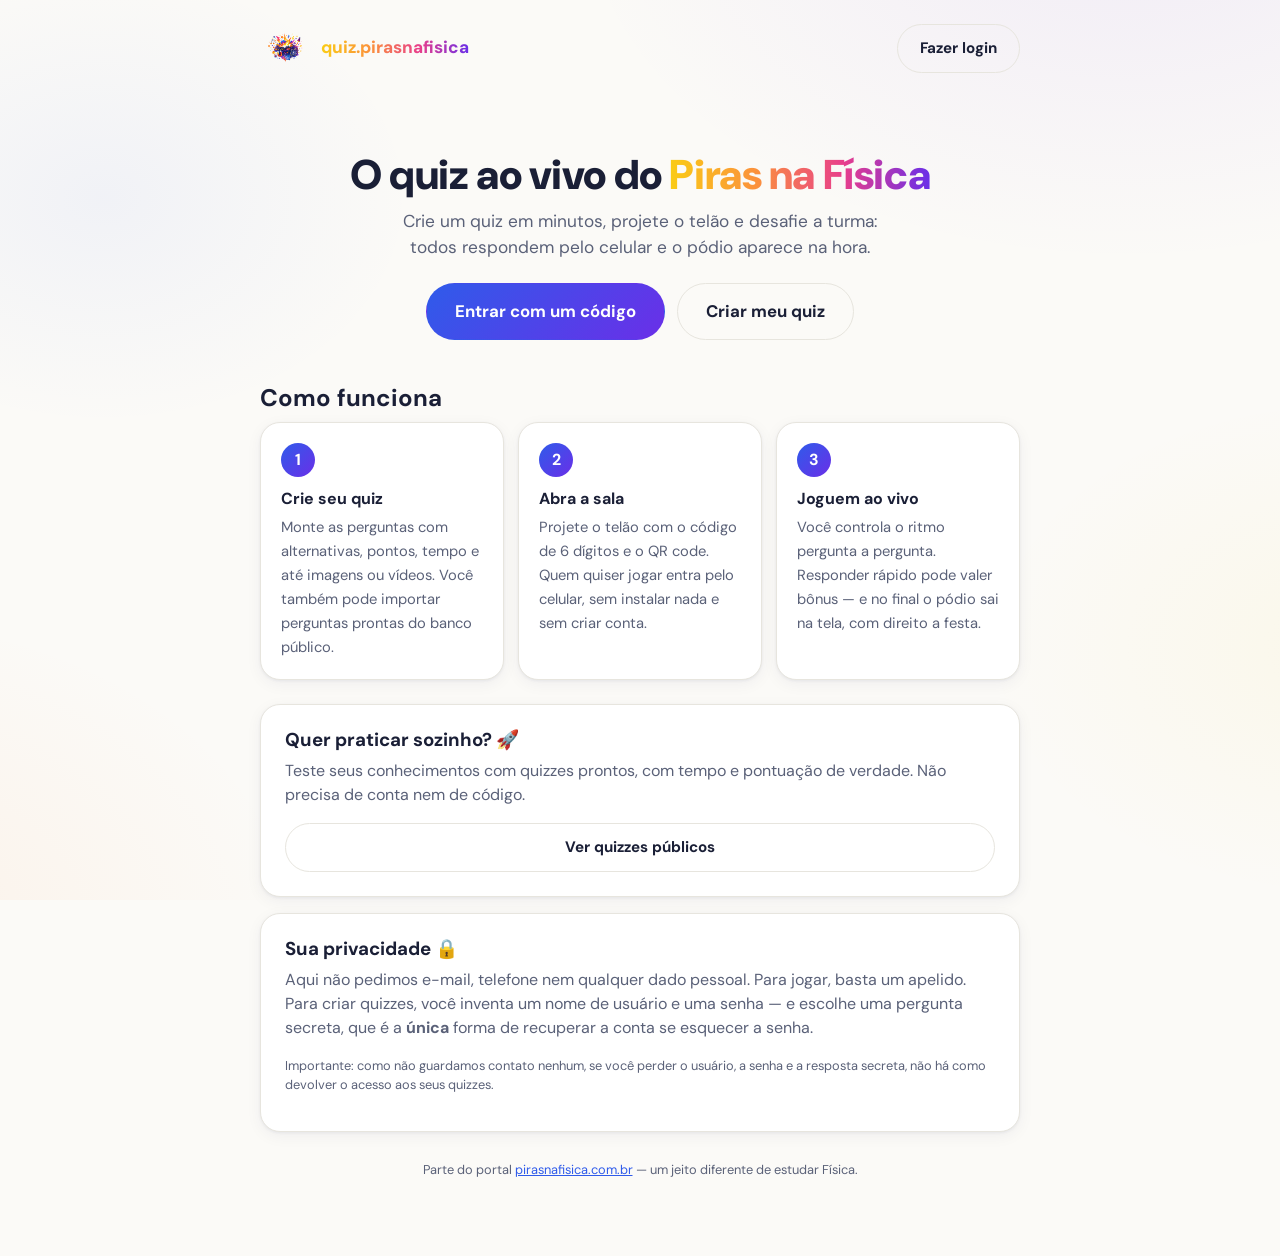
==== docs/index.html @ 5e89541b "Versão inicial do quiz.pirasnafisica Site estático (GitHub Pages em docs/) + backend Supabase (SQL e" ====
<!doctype html>
<html lang="pt-BR">
<head>
<meta charset="utf-8">
<meta name="viewport" content="width=device-width, initial-scale=1">
<title>Quiz · Piras na Física</title>
<meta name="description" content="Quizzes ao vivo para a sala de aula: crie perguntas, projete o telão, os alunos respondem pelo celular e o pódio sai na hora. Também dá para praticar sozinho, sem conta.">
<meta property="og:type" content="website">
<meta property="og:title" content="Quiz Piras na Física — quizzes ao vivo para a sua turma">
<meta property="og:description" content="Crie um quiz em minutos, compartilhe o código e jogue ao vivo. Ou pratique sozinho com quizzes prontos.">
<meta property="og:image" content="https://quiz.pirasnafisica.com.br/assets/img/og-logo.jpg">
<meta property="og:locale" content="pt_BR">
<link rel="icon" type="image/png" sizes="32x32" href="assets/img/icons/favicon-32.png">
<link rel="icon" type="image/png" sizes="16x16" href="assets/img/icons/favicon-16.png">
<link rel="apple-touch-icon" href="assets/img/icons/apple-touch-icon.png">
<link rel="manifest" href="manifest.webmanifest">
<meta name="theme-color" content="#1e2a78">
<link rel="preconnect" href="https://fonts.googleapis.com">
<link rel="preconnect" href="https://fonts.gstatic.com" crossorigin>
<link rel="stylesheet" href="https://fonts.googleapis.com/css2?family=DM+Sans:wght@400;500;700;900&family=Space+Mono:wght@700&display=swap">
<link rel="stylesheet" href="assets/css/estilo.css">
</head>
<body>
<div class="container">
  <div class="row-between" style="margin-bottom:28px">
    <a class="brand" href="index.html" style="margin-bottom:0"><img src="assets/img/explosao_transparente.png" alt=""><span class="brand-nome">quiz.pirasnafisica</span></a>
    <a class="btn btn-ghost" href="login.html" id="link-login">Fazer login</a>
  </div>

  <div class="hero">
    <h1>O quiz ao vivo do <span class="grad">Piras na Física</span></h1>
    <p class="hero-sub">
      Crie um quiz em minutos, projete o telão e desafie a turma:
      todos respondem pelo celular e o pódio aparece na hora.
    </p>
    <div class="hero-cta">
      <a class="btn btn-primary btn-lg" href="entrar.html">Entrar com um código</a>
      <a class="btn btn-ghost btn-lg" href="login.html" id="link-conta">Criar meu quiz</a>
    </div>
  </div>

  <h2 style="margin-top:36px">Como funciona</h2>
  <ol class="steps">
    <li>
      <strong>Crie seu quiz</strong>
      <span>Monte as perguntas com alternativas, pontos, tempo e até imagens ou vídeos. Você também pode importar perguntas prontas do banco público.</span>
    </li>
    <li>
      <strong>Abra a sala</strong>
      <span>Projete o telão com o código de 6 dígitos e o QR code. Quem quiser jogar entra pelo celular, sem instalar nada e sem criar conta.</span>
    </li>
    <li>
      <strong>Joguem ao vivo</strong>
      <span>Você controla o ritmo pergunta a pergunta. Responder rápido pode valer bônus — e no final o pódio sai na tela, com direito a festa.</span>
    </li>
  </ol>

  <div class="card" style="margin-top:24px">
    <h3>Quer praticar sozinho? 🚀</h3>
    <p>Teste seus conhecimentos com quizzes prontos, com tempo e pontuação de verdade. Não precisa de conta nem de código.</p>
    <a class="btn btn-ghost btn-block" href="publicos.html">Ver quizzes públicos</a>
  </div>

  <div class="card">
    <h3>Sua privacidade 🔒</h3>
    <p>
      Aqui não pedimos e-mail, telefone nem qualquer dado pessoal.
      Para jogar, basta um apelido. Para criar quizzes, você inventa um
      nome de usuário e uma senha — e escolhe uma pergunta secreta, que é a
      <strong>única</strong> forma de recuperar a conta se esquecer a senha.
    </p>
    <p class="hint">
      Importante: como não guardamos contato nenhum, se você perder o usuário,
      a senha e a resposta secreta, não há como devolver o acesso aos seus quizzes.
    </p>
  </div>

  <p class="hint" style="text-align:center; margin-top:28px">
    Parte do portal <a href="https://pirasnafisica.com.br">pirasnafisica.com.br</a> — um jeito diferente de estudar Física.
  </p>
</div>

<script type="module">
import { lerSessao } from './assets/js/sessao.js';

if (lerSessao()?.sessionToken) {
  for (const link of [document.getElementById('link-conta'), document.getElementById('link-login')]) {
    link.href = 'painel.html';
    link.textContent = 'Meus quizzes';
  }
}
</script>
</body>
</html>
---- docs/assets/css/estilo.css ----
/* ============================================================
   Quiz Piras na Física — design system "Arena"
   Lado game da marca: fundo claro vibrante, gradientes do logo
   (amarelo→laranja→magenta→roxo), alternativas coloridas por
   letra, telão escuro em índigo. Fontes: DM Sans + Space Mono
   (carregadas no <head> das páginas, com fallback de sistema).
   ============================================================ */

:root {
  /* Cores da marca (do logo "explosão de ideias") */
  --indigo-950: #0e1233;
  --indigo-900: #141b4d;
  --indigo-800: #1e2a78;
  --azul: #2f5bea;
  --roxo: #6a2fe8;
  --magenta: #e83e8c;
  --laranja: #fb923c;
  --amarelo: #facc15;
  --verde: #16a34a;
  --vermelho: #ef4444;

  /* Superfícies — tema claro (padrão) */
  --paper: #fbfaf7;
  --paper-raised: #ffffff;
  --ink: #1a1f36;
  --ink-soft: #5a6178;
  --line: #e7e5de;

  /* "Aurora": brilhos radiais bem suaves das cores da marca no fundo,
     ecoando a explosão de ideias do logo sem atrapalhar a leitura. */
  --aurora:
    radial-gradient(900px 600px at 88% -12%, rgba(106, 47, 232, 0.07), transparent 62%),
    radial-gradient(760px 540px at -12% 104%, rgba(251, 146, 60, 0.08), transparent 60%),
    radial-gradient(620px 420px at 106% 72%, rgba(250, 204, 21, 0.06), transparent 60%),
    radial-gradient(520px 380px at 8% 22%, rgba(47, 91, 234, 0.05), transparent 60%);

  /* Aliases semânticos usados pelas páginas */
  --accent: var(--azul);
  --accent-light: #e9edfd;
  --accent-ink: #1e2a78;
  --good: var(--verde);
  --good-light: #e5f7ec;
  --bad: var(--vermelho);
  --bad-light: #feecec;
  --warn-bg: #fff8e1;
  --warn-border: #f5d96b;
  --warn-ink: #6d5200;

  /* Cores por letra das alternativas */
  --letra-a: var(--azul);
  --letra-a-light: #e9edfd;
  --letra-b: var(--roxo);
  --letra-b-light: #f0e9fd;
  --letra-c: #ea7014;
  --letra-c-light: #fef0e2;
  --letra-d: #d42e7d;
  --letra-d-light: #fde9f3;

  /* Gradientes reutilizáveis */
  --grad-marca: linear-gradient(90deg, var(--amarelo), var(--laranja), var(--magenta), var(--roxo));
  --grad-cta: linear-gradient(135deg, var(--azul), var(--roxo));
  --grad-timer: linear-gradient(90deg, var(--amarelo), var(--laranja), var(--magenta));

  --radius: 20px;
  --radius-sm: 12px;
  --radius-pill: 999px;
  --shadow: 0 1px 3px rgba(20, 27, 77, 0.06), 0 4px 16px rgba(20, 27, 77, 0.05);
  --shadow-pop: 0 6px 24px rgba(20, 27, 77, 0.14);
  --sombra-cta: 0 4px 14px rgba(106, 47, 232, 0.35);

  --font: "DM Sans", -apple-system, BlinkMacSystemFont, "Segoe UI", Roboto, Helvetica, Arial, sans-serif;
  --font-mono: "Space Mono", ui-monospace, "SF Mono", Consolas, monospace;
}

/* Tema escuro automático: índigo profundo, não cinza */
@media (prefers-color-scheme: dark) {
  :root {
    --paper: #12152e;
    --paper-raised: #1a1e3f;
    --ink: #eef0fb;
    --ink-soft: #9aa2c7;
    --line: #2b3059;

    --aurora:
      radial-gradient(900px 600px at 88% -12%, rgba(106, 47, 232, 0.16), transparent 62%),
      radial-gradient(760px 540px at -12% 104%, rgba(47, 91, 234, 0.13), transparent 60%),
      radial-gradient(620px 420px at 106% 72%, rgba(232, 62, 140, 0.08), transparent 60%);

    --accent: #7d94f2;
    --accent-light: #232b56;
    --accent-ink: #c3cdfb;
    --good: #4ade80;
    --good-light: #10301e;
    --bad: #f87171;
    --bad-light: #341a1e;
    --warn-bg: #2c2510;
    --warn-border: #5c4a16;
    --warn-ink: #fde68a;

    --letra-a: #7d94f2;
    --letra-a-light: #212a52;
    --letra-b: #a883f5;
    --letra-b-light: #2b2352;
    --letra-c: #fca55c;
    --letra-c-light: #38260f;
    --letra-d: #f472b6;
    --letra-d-light: #3a1a2c;

    --shadow: 0 1px 3px rgba(0, 0, 0, 0.4);
    --shadow-pop: 0 6px 24px rgba(0, 0, 0, 0.5);
    --sombra-cta: 0 4px 14px rgba(106, 47, 232, 0.5);
  }
}

* { box-sizing: border-box; }

html, body {
  margin: 0;
  padding: 0;
  background: var(--paper);
  color: var(--ink);
  font-family: var(--font);
}

body {
  min-height: 100vh;
  line-height: 1.5;
  background-image: var(--aurora);
  background-attachment: fixed;
}

h1, h2, h3 { line-height: 1.2; margin: 0 0 0.4em; font-weight: 700; }
h1 { font-weight: 900; letter-spacing: -0.01em; }
p { margin: 0 0 1em; color: var(--ink-soft); }

a { color: var(--accent); }

.container {
  max-width: 800px;
  margin: 0 auto;
  padding: 24px 20px 64px;
  position: relative;
  z-index: 1;
}

.container-wide {
  max-width: 1200px;
  margin: 0 auto;
  padding: 24px 24px 64px;
  position: relative;
  z-index: 1;
}

/* Foco visível consistente */
:focus-visible {
  outline: 3px solid var(--accent);
  outline-offset: 2px;
  border-radius: 4px;
}

/* ---------- Marca ---------- */

.brand {
  display: flex;
  align-items: center;
  gap: 10px;
  font-weight: 800;
  font-size: 1.08rem;
  text-decoration: none;
  color: var(--ink);
  margin-bottom: 28px;
}
.brand img {
  height: 34px;
  width: auto;
  display: block;
}
.brand .brand-nome {
  background: var(--grad-marca);
  -webkit-background-clip: text;
  background-clip: text;
  -webkit-text-fill-color: transparent;
  color: transparent;
  white-space: nowrap;
}
.brand .dot { color: var(--laranja); }

/* ---------- Cartões e layout ---------- */

.card {
  background: var(--paper-raised);
  border: 1px solid var(--line);
  border-radius: var(--radius);
  box-shadow: var(--shadow);
  padding: 24px;
}

.card + .card { margin-top: 16px; }

.stack { display: flex; flex-direction: column; gap: 12px; }
.row { display: flex; align-items: center; gap: 10px; }
.row-between { display: flex; align-items: center; justify-content: space-between; gap: 10px; }
.spread { display: flex; flex-wrap: wrap; gap: 10px; }

/* ---------- Formulários ---------- */

label.field-label {
  display: block;
  font-size: 0.84rem;
  font-weight: 700;
  color: var(--ink-soft);
  margin-bottom: 6px;
}

input[type="text"], input[type="number"], input[type="url"], input[type="password"], textarea, select {
  width: 100%;
  font: inherit;
  font-size: 1rem;
  padding: 11px 14px;
  border: 1.5px solid var(--line);
  border-radius: var(--radius-sm);
  background: var(--paper);
  color: var(--ink);
  transition: border-color 0.15s ease;
}
input:focus, textarea:focus, select:focus {
  outline: none;
  border-color: var(--accent);
  box-shadow: 0 0 0 3px var(--accent-light);
}
textarea { resize: vertical; min-height: 70px; }

.field { margin-bottom: 14px; }
.hint { font-size: 0.8rem; color: var(--ink-soft); margin-top: 4px; }

/* Aviso destacado (política de conta, alertas) */
.aviso {
  background: var(--warn-bg);
  border: 1px solid var(--warn-border);
  color: var(--warn-ink);
  border-radius: var(--radius-sm);
  padding: 12px 14px;
  font-size: 0.88rem;
  line-height: 1.5;
}
.aviso strong { color: inherit; }
.aviso p { color: inherit; margin: 0 0 0.5em; }
.aviso p:last-child { margin-bottom: 0; }

/* ---------- Botões ---------- */

.btn {
  display: inline-flex;
  align-items: center;
  justify-content: center;
  gap: 8px;
  font: inherit;
  font-weight: 700;
  font-size: 0.95rem;
  padding: 12px 22px;
  border-radius: var(--radius-pill);
  border: 1.5px solid transparent;
  cursor: pointer;
  text-decoration: none;
  transition: transform 0.12s ease, box-shadow 0.15s ease, opacity 0.15s ease, background 0.15s ease;
}
.btn:active { transform: scale(0.97); }
.btn:disabled { opacity: 0.5; cursor: not-allowed; }

.btn-primary {
  background: var(--grad-cta);
  color: #fff;
}
.btn-primary:hover:not(:disabled) {
  transform: translateY(-1px);
  box-shadow: var(--sombra-cta);
}
.btn-primary:active { transform: scale(0.97); }

.btn-ghost { background: transparent; color: var(--ink); border-color: var(--line); }
.btn-ghost:hover:not(:disabled) { background: var(--accent-light); border-color: var(--accent); }

.btn-danger { background: var(--bad); color: #fff; }
.btn-danger:hover:not(:disabled) { opacity: 0.9; }

.btn-block { width: 100%; }
.btn-lg { padding: 15px 28px; font-size: 1.05rem; }

/* ---------- PIN / código ---------- */

.pin-display {
  font-family: var(--font-mono);
  font-size: 2.8rem;
  font-weight: 700;
  letter-spacing: 0.14em;
  text-align: center;
  background: var(--grad-cta);
  -webkit-background-clip: text;
  background-clip: text;
  -webkit-text-fill-color: transparent;
  color: transparent;
}

/* ---------- Badges, pills e chips ---------- */

.badge {
  display: inline-flex;
  align-items: center;
  justify-content: center;
  min-width: 28px;
  height: 28px;
  padding: 0 8px;
  border-radius: var(--radius-pill);
  background: var(--accent-light);
  color: var(--accent-ink);
  font-weight: 700;
  font-size: 0.84rem;
  flex-shrink: 0;
}

.pill {
  display: inline-flex;
  align-items: center;
  gap: 6px;
  padding: 5px 13px;
  border-radius: var(--radius-pill);
  background: var(--accent-light);
  color: var(--accent-ink);
  font-size: 0.8rem;
  font-weight: 700;
}

.pill-tag {
  background: var(--letra-b-light);
  color: var(--letra-b);
}

/* ---------- Alternativas (assinatura visual da arena) ---------- */

.option-grid {
  display: grid;
  grid-template-columns: 1fr;
  gap: 12px;
}
@media (min-width: 560px) {
  .option-grid { grid-template-columns: 1fr 1fr; }
}

.option-card {
  display: flex;
  align-items: center;
  gap: 12px;
  padding: 16px;
  border: 2px solid var(--line);
  border-radius: var(--radius-sm);
  background: var(--paper-raised);
  cursor: pointer;
  font: inherit;
  font-size: 1rem;
  font-weight: 500;
  text-align: left;
  color: var(--ink);
  transition: transform 0.12s ease, border-color 0.15s ease, background 0.15s ease;
}
.option-card:hover:not(:disabled) { transform: translateY(-1px); }
.option-card:disabled { cursor: default; opacity: 0.85; }

/* Cor por letra: borda suave + badge colorido */
.option-card[data-letra="A"] { border-color: color-mix(in srgb, var(--letra-a) 35%, var(--line)); }
.option-card[data-letra="B"] { border-color: color-mix(in srgb, var(--letra-b) 35%, var(--line)); }
.option-card[data-letra="C"] { border-color: color-mix(in srgb, var(--letra-c) 35%, var(--line)); }
.option-card[data-letra="D"] { border-color: color-mix(in srgb, var(--letra-d) 35%, var(--line)); }

.option-card[data-letra="A"] .badge { background: var(--letra-a-light); color: var(--letra-a); }
.option-card[data-letra="B"] .badge { background: var(--letra-b-light); color: var(--letra-b); }
.option-card[data-letra="C"] .badge { background: var(--letra-c-light); color: var(--letra-c); }
.option-card[data-letra="D"] .badge { background: var(--letra-d-light); color: var(--letra-d); }

.option-card[data-letra="A"]:hover:not(:disabled) { border-color: var(--letra-a); }
.option-card[data-letra="B"]:hover:not(:disabled) { border-color: var(--letra-b); }
.option-card[data-letra="C"]:hover:not(:disabled) { border-color: var(--letra-c); }
.option-card[data-letra="D"]:hover:not(:disabled) { border-color: var(--letra-d); }

.option-card[data-letra="A"].is-selected { border-color: var(--letra-a); background: var(--letra-a-light); }
.option-card[data-letra="B"].is-selected { border-color: var(--letra-b); background: var(--letra-b-light); }
.option-card[data-letra="C"].is-selected { border-color: var(--letra-c); background: var(--letra-c-light); }
.option-card[data-letra="D"].is-selected { border-color: var(--letra-d); background: var(--letra-d-light); }

/* Estados finais vencem a cor da letra */
.option-card.is-selected { border-color: var(--accent); background: var(--accent-light); }
.option-card.is-correct,
.option-card[data-letra].is-correct { border-color: var(--good); background: var(--good-light); }
.option-card.is-wrong,
.option-card[data-letra].is-wrong { border-color: var(--bad); background: var(--bad-light); }
.option-card.is-correct .badge { background: var(--good); color: #fff; }
.option-card.is-wrong .badge { background: var(--bad); color: #fff; }

/* ---------- Timer ---------- */

.timer-bar {
  height: 10px;
  border-radius: var(--radius-pill);
  background: var(--line);
  overflow: hidden;
}
.timer-bar > span {
  display: block;
  height: 100%;
  border-radius: var(--radius-pill);
  background: var(--grad-timer);
  transition: width 0.2s linear;
}
.timer-bar.is-urgente > span {
  background: var(--bad);
  animation: timer-pulso 0.6s ease-in-out infinite alternate;
}
@keyframes timer-pulso {
  from { opacity: 1; }
  to { opacity: 0.55; }
}

/* ---------- Placar ---------- */

.scoreboard { list-style: none; margin: 0; padding: 0; }
.scoreboard li {
  display: flex;
  align-items: center;
  gap: 12px;
  padding: 12px 14px;
  border-bottom: 1px solid var(--line);
}
.scoreboard li:last-child { border-bottom: none; }
.scoreboard li.is-me {
  background: var(--accent-light);
  border-radius: var(--radius-sm);
  border-bottom-color: transparent;
}
.scoreboard .rank {
  font-family: var(--font-mono);
  font-weight: 700;
  color: var(--ink-soft);
  width: 28px;
  flex-shrink: 0;
}
.scoreboard .points {
  margin-left: auto;
  font-weight: 700;
  font-variant-numeric: tabular-nums;
}

/* ---------- Avatar emoji ---------- */

.avatar {
  display: inline-flex;
  align-items: center;
  justify-content: center;
  width: 34px;
  height: 34px;
  border-radius: 50%;
  background: var(--accent-light);
  font-size: 1.15rem;
  line-height: 1;
  flex-shrink: 0;
}
.avatar-lg { width: 56px; height: 56px; font-size: 2rem; }
.avatar-xl { width: 76px; height: 76px; font-size: 2.8rem; }

.seletor-emoji {
  display: grid;
  grid-template-columns: repeat(8, 1fr);
  gap: 6px;
}
@media (max-width: 420px) {
  .seletor-emoji { grid-template-columns: repeat(6, 1fr); }
}
.seletor-emoji button {
  font-size: 1.3rem;
  line-height: 1;
  padding: 7px 0;
  border: 2px solid transparent;
  border-radius: var(--radius-sm);
  background: var(--paper);
  cursor: pointer;
  transition: transform 0.1s ease, border-color 0.15s ease, background 0.15s ease;
}
.seletor-emoji button:hover { transform: scale(1.15); background: var(--accent-light); }
.seletor-emoji button[aria-checked="true"] {
  border-color: var(--accent);
  background: var(--accent-light);
}

/* ---------- Pódio ---------- */

.podium {
  display: flex;
  align-items: flex-end;
  justify-content: center;
  gap: 12px;
  margin: 20px 0 8px;
  min-height: 300px;
}
.podium-col {
  display: flex;
  flex-direction: column;
  align-items: center;
  gap: 8px;
  width: min(30%, 150px);
  animation: podium-entrada 0.55s cubic-bezier(0.2, 0.9, 0.3, 1.2) both;
}
.podium-col .podium-nome {
  font-weight: 700;
  text-align: center;
  word-break: break-word;
  line-height: 1.2;
}
.podium-col .podium-pontos {
  font-family: var(--font-mono);
  font-size: 0.85rem;
  color: var(--ink-soft);
}
.podium-col .podium-medalha { font-size: 2rem; line-height: 1; }
.podium-base {
  width: 100%;
  border-radius: var(--radius-sm) var(--radius-sm) 0 0;
  display: flex;
  align-items: flex-start;
  justify-content: center;
  padding-top: 10px;
  font-family: var(--font-mono);
  font-weight: 700;
  font-size: 1.6rem;
  color: rgba(255, 255, 255, 0.9);
}
.podium-1 .podium-base {
  height: 130px;
  background: linear-gradient(160deg, var(--amarelo), var(--laranja));
}
.podium-2 .podium-base {
  height: 92px;
  background: linear-gradient(160deg, #b8c0d4, #8d97ad);
}
.podium-3 .podium-base {
  height: 66px;
  background: linear-gradient(160deg, #e1a065, #b06f3a);
}
/* Ordem de entrada: 3º, depois 2º, depois 1º */
.podium-3 { animation-delay: 0.3s; }
.podium-2 { animation-delay: 1s; }
.podium-1 { animation-delay: 1.8s; }

@keyframes podium-entrada {
  from { opacity: 0; transform: translateY(40px) scale(0.85); }
  to { opacity: 1; transform: translateY(0) scale(1); }
}

.trofeu-hero {
  font-size: 4rem;
  line-height: 1;
  text-align: center;
  animation: trofeu-quique 0.8s cubic-bezier(0.2, 0.9, 0.3, 1.4) both;
}
@keyframes trofeu-quique {
  from { opacity: 0; transform: scale(0.3) rotate(-12deg); }
  to { opacity: 1; transform: scale(1) rotate(0); }
}

/* ---------- Confete ---------- */

.confetti {
  position: fixed;
  inset: 0;
  overflow: hidden;
  pointer-events: none;
  z-index: 200;
}
.confetti-queda {
  position: absolute;
  top: -3vh;
  left: var(--x);
  animation: confete-cair var(--dur) linear var(--delay) both;
}
.confetti-peca {
  display: block;
  width: var(--tam);
  height: calc(var(--tam) * var(--razao, 1));
  background: var(--cor);
  border-radius: var(--forma, 2px);
  animation: confete-balanco calc(var(--dur) / 3) ease-in-out var(--delay) infinite alternate;
}
@keyframes confete-cair {
  from { transform: translateY(0) rotate(0); opacity: 1; }
  85% { opacity: 1; }
  to { transform: translateY(110vh) rotate(var(--gira)); opacity: 0; }
}
@keyframes confete-balanco {
  from { transform: translateX(calc(var(--tam) * -1.6)) rotate(-40deg); }
  to { transform: translateX(calc(var(--tam) * 1.6)) rotate(40deg); }
}

/* ---------- Toast ---------- */

.toast {
  position: fixed;
  left: 50%;
  bottom: 24px;
  transform: translateX(-50%);
  background: var(--indigo-900);
  color: #fff;
  padding: 12px 20px;
  border-radius: var(--radius-pill);
  font-size: 0.9rem;
  font-weight: 500;
  box-shadow: var(--shadow-pop);
  z-index: 300;
  max-width: 90vw;
}
.toast.is-error { background: var(--bad); color: #fff; }

/* ---------- Modal ---------- */

.modal-backdrop {
  position: fixed;
  inset: 0;
  background: rgba(14, 18, 51, 0.55);
  display: flex;
  align-items: center;
  justify-content: center;
  padding: 20px;
  z-index: 250;
  animation: modal-fundo 0.15s ease both;
}
.modal {
  background: var(--paper-raised);
  border-radius: var(--radius);
  box-shadow: var(--shadow-pop);
  padding: 24px;
  max-width: 440px;
  width: 100%;
  max-height: 85vh;
  overflow-y: auto;
  animation: modal-entrada 0.18s cubic-bezier(0.2, 0.9, 0.3, 1.1) both;
}
.modal h3 { margin-bottom: 8px; }
.modal .modal-acoes {
  display: flex;
  justify-content: flex-end;
  gap: 10px;
  margin-top: 20px;
  flex-wrap: wrap;
}
@keyframes modal-fundo { from { opacity: 0; } to { opacity: 1; } }
@keyframes modal-entrada {
  from { opacity: 0; transform: translateY(14px) scale(0.97); }
  to { opacity: 1; transform: translateY(0) scale(1); }
}

/* ---------- Estados vazios ---------- */

.empty {
  text-align: center;
  color: var(--ink-soft);
  padding: 40px 20px;
}
.empty .empty-icone {
  font-size: 2.6rem;
  display: block;
  margin-bottom: 10px;
}

/* ---------- Mídia ---------- */

.media-preview {
  border-radius: var(--radius-sm);
  overflow: hidden;
  border: 1px solid var(--line);
  margin-bottom: 16px;
  background: #000;
}
.media-preview img, .media-preview iframe {
  width: 100%;
  display: block;
  aspect-ratio: 16 / 9;
  border: none;
}

/* ---------- Landing (index) ---------- */

.hero {
  text-align: center;
  padding: 36px 0 8px;
}
.hero h1 {
  font-size: clamp(1.9rem, 5vw, 2.6rem);
  margin: 14px 0 8px;
}
.hero h1 .grad {
  background: var(--grad-marca);
  -webkit-background-clip: text;
  background-clip: text;
  -webkit-text-fill-color: transparent;
  color: transparent;
}
.hero .hero-sub {
  font-size: 1.08rem;
  max-width: 480px;
  margin: 0 auto 22px;
}
.hero .hero-cta {
  display: flex;
  justify-content: center;
  gap: 12px;
  flex-wrap: wrap;
}

.steps {
  display: grid;
  grid-template-columns: 1fr;
  gap: 14px;
  margin: 0;
  padding: 0;
  list-style: none;
  counter-reset: passo;
}
@media (min-width: 640px) {
  .steps { grid-template-columns: repeat(3, 1fr); }
}
.steps li {
  counter-increment: passo;
  background: var(--paper-raised);
  border: 1px solid var(--line);
  border-radius: var(--radius);
  box-shadow: var(--shadow);
  padding: 20px;
}
.steps li::before {
  content: counter(passo);
  display: inline-flex;
  align-items: center;
  justify-content: center;
  width: 34px;
  height: 34px;
  border-radius: 50%;
  background: var(--grad-cta);
  color: #fff;
  font-weight: 700;
  margin-bottom: 10px;
}
.steps li strong { display: block; margin-bottom: 4px; }
.steps li span { color: var(--ink-soft); font-size: 0.92rem; }

/* ---------- Progresso do modo praticar ---------- */

.progress-dots {
  display: flex;
  flex-wrap: wrap;
  gap: 6px;
}
.progress-dots span {
  width: 12px;
  height: 12px;
  border-radius: 50%;
  background: var(--line);
  transition: background 0.2s ease, transform 0.2s ease;
}
.progress-dots span.is-atual {
  background: var(--accent);
  transform: scale(1.25);
}
.progress-dots span.is-acerto { background: var(--good); }
.progress-dots span.is-erro { background: var(--bad); }

.pontos-flutuante {
  display: inline-block;
  font-weight: 900;
  color: var(--good);
  animation: pontos-sobem 0.9s ease-out both;
}
@keyframes pontos-sobem {
  from { opacity: 0; transform: translateY(10px) scale(0.8); }
  30% { opacity: 1; transform: translateY(-2px) scale(1.15); }
  to { opacity: 1; transform: translateY(0) scale(1); }
}

/* Resumo do praticar */
.stat-grid {
  display: grid;
  grid-template-columns: repeat(auto-fit, minmax(120px, 1fr));
  gap: 12px;
}
.stat-tile {
  background: var(--paper);
  border: 1px solid var(--line);
  border-radius: var(--radius-sm);
  padding: 14px;
  text-align: center;
}
.stat-tile .stat-valor {
  font-family: var(--font-mono);
  font-size: 1.4rem;
  font-weight: 700;
  display: block;
}
.stat-tile .stat-rotulo {
  font-size: 0.78rem;
  color: var(--ink-soft);
  font-weight: 600;
}

.tabela-resumo {
  width: 100%;
  border-collapse: collapse;
  font-size: 0.92rem;
}
.tabela-resumo th, .tabela-resumo td {
  padding: 8px 10px;
  border-bottom: 1px solid var(--line);
  text-align: left;
}
.tabela-resumo th { color: var(--ink-soft); font-size: 0.8rem; }
.tabela-resumo td.num { font-variant-numeric: tabular-nums; text-align: right; }

/* ---------- Animações utilitárias ---------- */

.pulso-suave { animation: pulso-suave 1.6s ease-in-out infinite alternate; }
@keyframes pulso-suave {
  from { opacity: 1; }
  to { opacity: 0.55; }
}

.entrada-suave { animation: entrada-suave 0.3s ease both; }
@keyframes entrada-suave {
  from { opacity: 0; transform: translateY(8px); }
  to { opacity: 1; transform: translateY(0); }
}

/* ============================================================
   Telão: tema escuro fixo (independente do sistema), alto
   contraste e tipografia grande para leitura a distância.
   Regra: nada de texto sobre gradiente aqui.
   ============================================================ */

.telao {
  --paper: var(--indigo-900);
  --paper-raised: #1c2460;
  --ink: #f4f5ff;
  --ink-soft: #aab2e0;
  --line: #303a80;

  --accent: #8fa4ff;
  --accent-light: #26306e;
  --accent-ink: #d5dcff;
  --good: #4ade80;
  --good-light: #123a24;
  --bad: #f87171;
  --bad-light: #43202a;

  --letra-a: #8fa4ff;
  --letra-a-light: #232d68;
  --letra-b: #b494ff;
  --letra-b-light: #2d2568;
  --letra-c: #ffb066;
  --letra-c-light: #3d2a14;
  --letra-d: #ff7ec2;
  --letra-d-light: #431f33;

  --shadow: 0 2px 8px rgba(0, 0, 0, 0.4);

  min-height: 100vh;
  background:
    radial-gradient(1100px 500px at 80% -10%, rgba(106, 47, 232, 0.28), transparent 65%),
    radial-gradient(900px 460px at 8% 108%, rgba(47, 91, 234, 0.22), transparent 60%),
    var(--paper);
  color: var(--ink);
}

.telao .pin-display {
  font-size: clamp(3.4rem, 10vw, 6.5rem);
  letter-spacing: 0.16em;
  background: none;
  -webkit-text-fill-color: currentColor;
  color: var(--amarelo);
  text-shadow: 0 0 34px rgba(250, 204, 21, 0.35);
}

.telao h1 { font-size: clamp(1.9rem, 4.2vw, 3rem); }
.telao .option-card { font-size: clamp(1.1rem, 2.4vw, 1.6rem); border-width: 3px; }
.telao .badge { min-width: 34px; height: 34px; font-size: 1rem; }
.telao .scoreboard li { font-size: 1.15rem; }
.telao .timer-bar { height: 14px; }

/* ---------- Responsivo ---------- */

@media (max-width: 480px) {
  .pin-display { font-size: 2.2rem; }
  .container, .container-wide { padding: 18px 14px 48px; }
  .podium { gap: 8px; }
}

/* ---------- Acessibilidade: menos movimento ---------- */

@media (prefers-reduced-motion: reduce) {
  *, *::before, *::after {
    animation-duration: 0.01ms !important;
    animation-iteration-count: 1 !important;
    transition-duration: 0.01ms !important;
  }
}
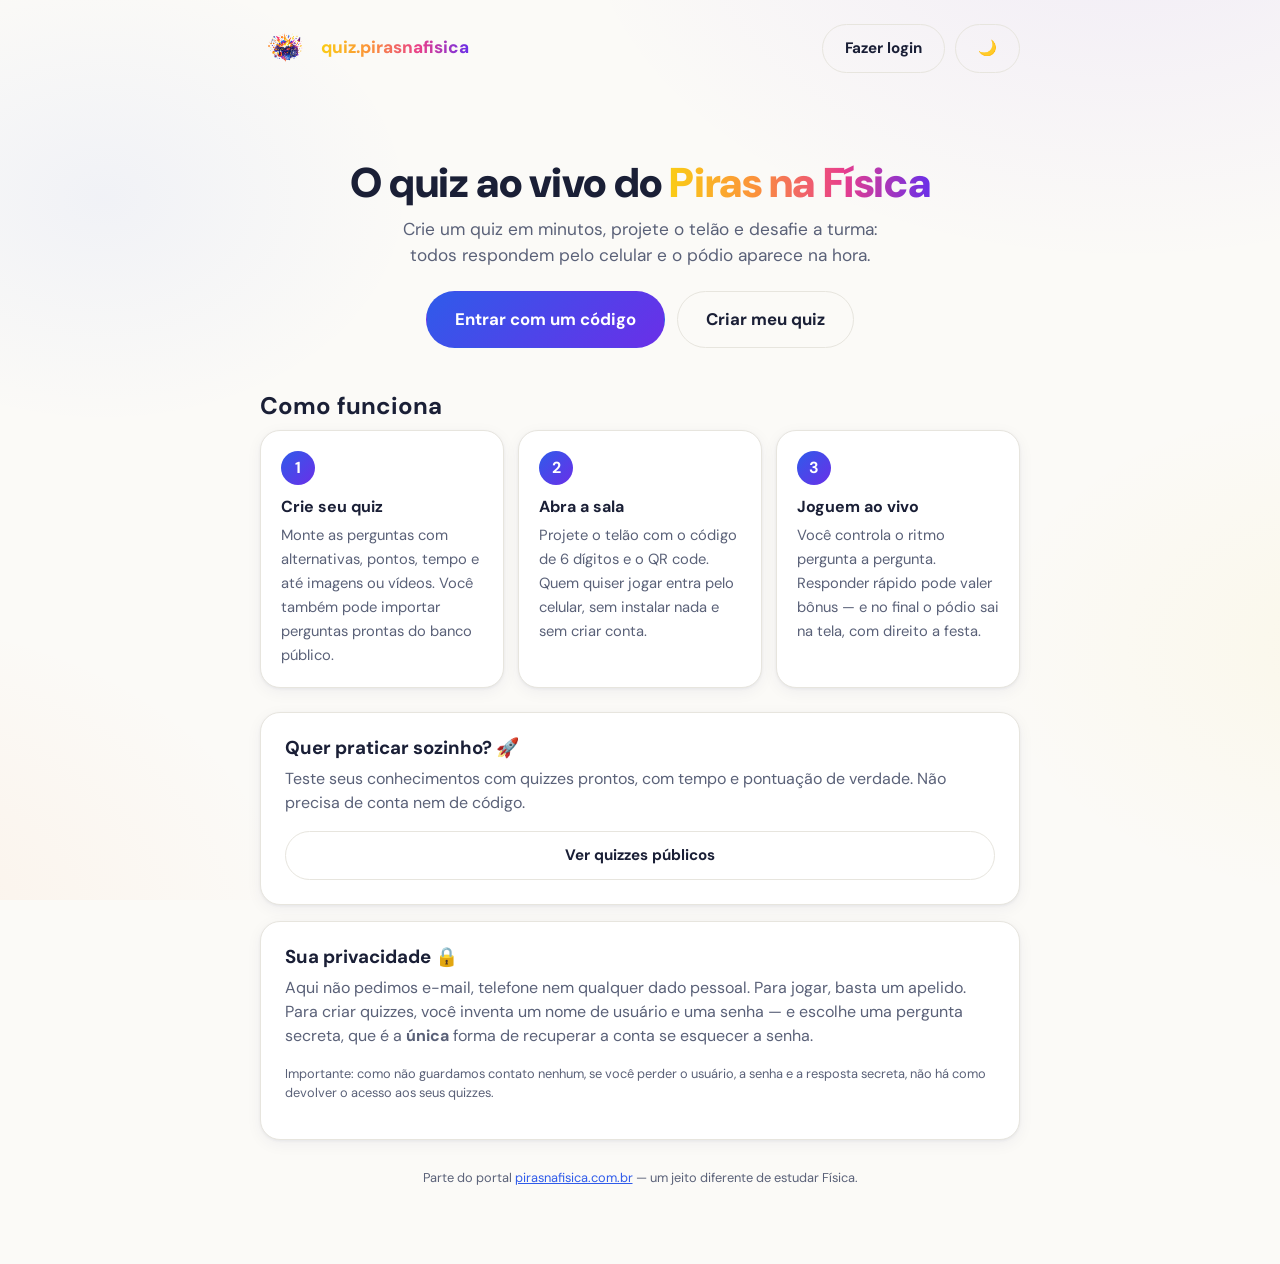
==== commit 5bbc0f7b: "Criando perfil e ajustando detalhes" ====
--- a/docs/index.html
+++ b/docs/index.html
@@ -9,7 +9,13 @@
 <meta property="og:title" content="Quiz Piras na Física — quizzes ao vivo para a sua turma">
 <meta property="og:description" content="Crie um quiz em minutos, compartilhe o código e jogue ao vivo. Ou pratique sozinho com quizzes prontos.">
 <meta property="og:image" content="https://quiz.pirasnafisica.com.br/assets/img/og-logo.jpg">
+<meta property="og:image:width" content="1080">
+<meta property="og:image:height" content="1080">
+<meta property="og:image:type" content="image/jpeg">
 <meta property="og:locale" content="pt_BR">
+<meta property="og:url" content="https://quiz.pirasnafisica.com.br/">
+<meta name="twitter:card" content="summary_large_image">
+<link rel="canonical" href="https://quiz.pirasnafisica.com.br/">
 <link rel="icon" type="image/png" sizes="32x32" href="assets/img/icons/favicon-32.png">
 <link rel="icon" type="image/png" sizes="16x16" href="assets/img/icons/favicon-16.png">
 <link rel="apple-touch-icon" href="assets/img/icons/apple-touch-icon.png">
@@ -19,12 +25,25 @@
 <link rel="preconnect" href="https://fonts.gstatic.com" crossorigin>
 <link rel="stylesheet" href="https://fonts.googleapis.com/css2?family=DM+Sans:wght@400;500;700;900&family=Space+Mono:wght@700&display=swap">
 <link rel="stylesheet" href="assets/css/estilo.css">
+<script src="assets/js/tema.js"></script>
+<!-- Google tag (gtag.js) -->
+<script async src="https://www.googletagmanager.com/gtag/js?id=G-TY56KM22X8"></script>
+<script>
+  window.dataLayer = window.dataLayer || [];
+  function gtag(){dataLayer.push(arguments);}
+  gtag('js', new Date());
+
+  gtag('config', 'G-TY56KM22X8');
+</script>
 </head>
 <body>
 <div class="container">
-  <div class="row-between" style="margin-bottom:28px">
+  <div class="row-between cabecalho-pagina">
     <a class="brand" href="index.html" style="margin-bottom:0"><img src="assets/img/explosao_transparente.png" alt=""><span class="brand-nome">quiz.pirasnafisica</span></a>
-    <a class="btn btn-ghost" href="login.html" id="link-login">Fazer login</a>
+    <div class="row">
+      <a class="btn btn-ghost" href="login.html" id="link-login">Fazer login</a>
+      <button class="btn btn-ghost" id="botao-tema" type="button" aria-label="Alternar tema">🌙</button>
+    </div>
   </div>
 
   <div class="hero">
--- a/docs/assets/css/estilo.css
+++ b/docs/assets/css/estilo.css
@@ -72,9 +72,12 @@
   --font-mono: "Space Mono", ui-monospace, "SF Mono", Consolas, monospace;
 }
 
-/* Tema escuro automático: índigo profundo, não cinza */
-@media (prefers-color-scheme: dark) {
-  :root {
+/* Tema escuro: índigo profundo, não cinza. Aplicado via data-theme="dark"
+   no <html>, que o tema.js define a partir da escolha do usuário (botão
+   de lua/sol no cabeçalho) ou, sem escolha salva, do tema do sistema. */
+:root { color-scheme: light; }
+:root[data-theme="dark"] {
+    color-scheme: dark;
     --paper: #12152e;
     --paper-raised: #1a1e3f;
     --ink: #eef0fb;
@@ -109,7 +112,6 @@
     --shadow: 0 1px 3px rgba(0, 0, 0, 0.4);
     --shadow-pop: 0 6px 24px rgba(0, 0, 0, 0.5);
     --sombra-cta: 0 4px 14px rgba(106, 47, 232, 0.5);
-  }
 }
 
 * { box-sizing: border-box; }
@@ -184,6 +186,10 @@
   white-space: nowrap;
 }
 .brand .dot { color: var(--laranja); }
+
+/* Cabeçalho das páginas internas: marca à esquerda, ações à direita,
+   com respiro generoso antes do conteúdo. */
+.cabecalho-pagina { margin-bottom: 36px; }
 
 /* ---------- Cartões e layout ---------- */
 
@@ -232,6 +238,29 @@
 
 .field { margin-bottom: 14px; }
 .hint { font-size: 0.8rem; color: var(--ink-soft); margin-top: 4px; }
+
+/* Bloco de código (ex.: exemplo de JSON no guia de importação) */
+.bloco-codigo {
+  font-family: var(--font-mono);
+  font-size: 0.78rem;
+  line-height: 1.55;
+  background: var(--paper);
+  border: 1px solid var(--line);
+  border-radius: var(--radius-sm);
+  padding: 12px 14px;
+  overflow-x: auto;
+  margin: 8px 0;
+}
+
+/* Guia expansível (details/summary) */
+.guia-json { margin: 8px 0; }
+.guia-json summary {
+  cursor: pointer;
+  font-weight: 600;
+  color: var(--accent);
+}
+.guia-json ol { padding-left: 20px; margin: 8px 0; }
+.guia-json li { margin-bottom: 4px; }
 
 /* Aviso destacado (política de conta, alertas) */
 .aviso {
